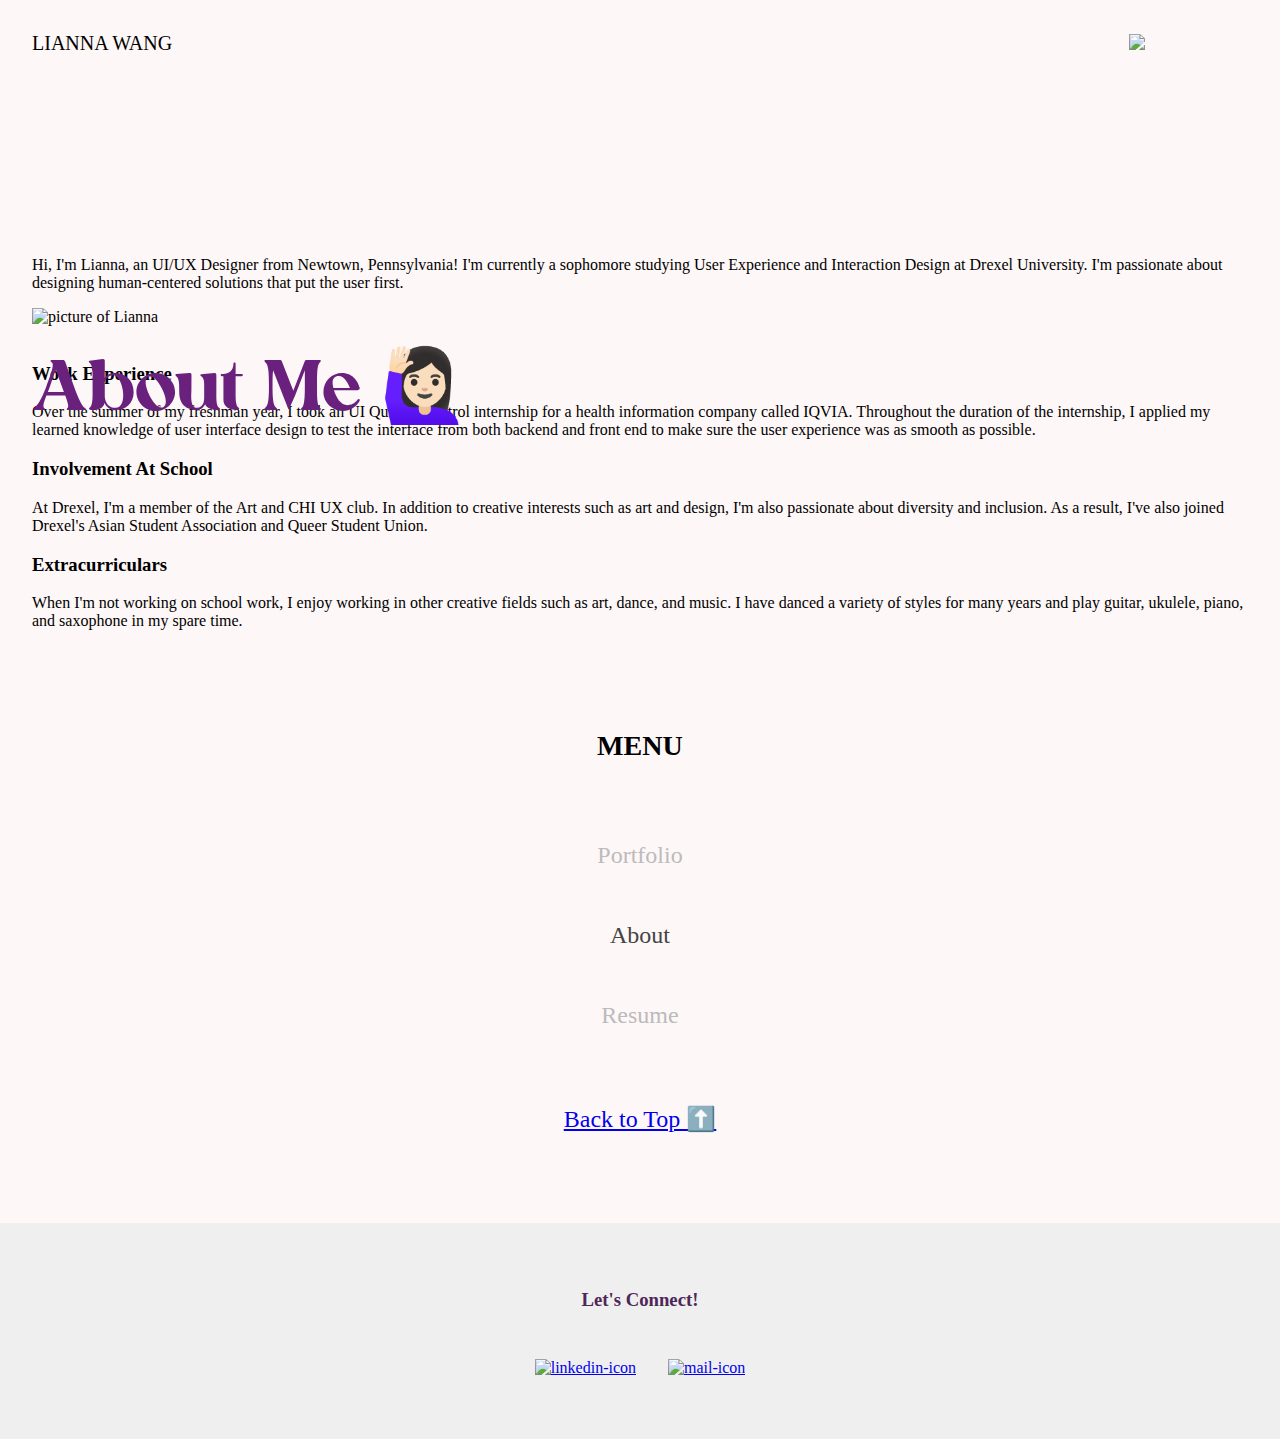
==== about.html @ d8410a16 "Fixed Hero Image" ====
<!DOCTYPE html>
<html>
  <head>
    <meta charset='utf-8'>
    <meta http-equiv='X-UA-Compatible' content='IE=edge'>
    <title>About Me</title>
    <meta name='viewport' content='width=device-width, initial-scale=1'>
    <link rel= "stylesheet" href="style.css"/>
    <link rel= "normalize" href="normalize.css"/>
    <script src='main.js'></script>
  </head>
  
  <body>
    <!--Nav Bar- Goes to Bottom for Real Navigation-->
    <header>
      <div class="navbar">
        <a href="index.html"><p class="logo">LIANNA WANG</p></a>
        <nav>
          <a href="#navigation"><img src="pictures/menu.png" class="menu-icon" alt="menu-icon"></a>
        </nav>
      </div>
    </header>
    
    <!--class "text" lets all article text have padding for convenience-->
    <main class="text">
      <h1>About Me 🙋🏻‍♀️</h1>
      <p>Hi, I'm Lianna, an UI/UX Designer from Newtown, Pennsylvania! I'm currently a sophomore studying User Experience and Interaction Design at Drexel University. I'm passionate about designing human-centered solutions that put the user first.</p>
      
      <img src="pictures/me.png" class="work" alt="picture of Lianna">
      
      <h3>Work Experience</h3>
      <p>Over the summer of my freshman year, I took an UI Quality Control internship for a health information company called IQVIA. Throughout the duration of the internship, I applied my learned knowledge of user interface design to test the interface from both backend and front end to make sure the user experience was as smooth as possible.</p>
      
      <h3>Involvement At School</h3>
      <p> At Drexel, I'm a member of the Art and CHI UX club. In addition to creative interests such as art and design, I'm also passionate about diversity and inclusion. As a result, I've also joined Drexel's Asian Student Association and Queer Student Union.</p>
      
      <h3>Extracurriculars</h3>
      <p>When I'm not working on school work, I enjoy working in other creative fields such as art, dance, and music. I have danced a variety of styles for many years and play guitar, ukulele, piano, and saxophone in my spare time. </p>
    </main>

    <!--Navigation- Switch to Hamburger next class-->
    <nav id="navigation">
      <h3>MENU</h3>
      <ul>
        <li><a href="index.html">Portfolio</a></li>
        <li><a href="about.html" class="active">About</a></li>
        <li><a href="resume.html">Resume</a></li>
      </ul>
      <p><a href="#top" >Back to Top ⬆️</a></p>
    </nav>
    
    <footer>
      <h3 class="contact">Let's Connect!</h3>
      <a href="https://www.linkedin.com/in/lianna-wang-20b5b3206"><img src="pictures/linkedin.png" alt="linkedin-icon"></a>
      <a href = "mailto: lmw364@drexel.edu"><img src="pictures/mail icon purp.png" alt="mail-icon"></a>
    </footer>
  </body>
</html>
---- style.css ----
* {
  box-sizing: border-box;
}


/*.vl {
    border-left: 6px solid #6A217D;
  height: 500px;
  position: absolute;
  left: 50%;
  margin-left: -3px;
  top: 0;
}*/


body{
    background-color:#FEF7F7;
    margin:0;
    padding:0;
}
@font-face {
    font-family: 'Allenoire';
    src: url('fonts/Allenoire\ Font.otf');}

.hero {
    position: relative;
    
}

.hero-overlay {
 text-align: center;
 position: absolute;
 z-index: 0;
 width: 100%;

}
h1 {
    font-family: Allenoire, Georgia, 'Times New Roman', Times, serif;
   font-size: 5.6vw;
   transform: translateY(17.5vw);
   color: #6A217D;
   font-weight: 100;
 }
 h2{
    font-family: Allenoire, Georgia, 'Times New Roman', Times, serif;
    font-size: 4.4vw;
    color: #6A217D;
    font-weight: 75;
 }
.hero-image {
 display: block;
 z-index:-1;
 margin-left: auto;
 margin-right: auto;
 width: 100%;
}




/* POSITIONING */
header{
  position:relative;
}

.intro {
  padding: 0rem 2rem 1.5rem;
  width:100%;
}

li{
  display: list-item;
}

h3.contact{
  padding-bottom: 14px;
}


/* NAV BAR */

nav {
  flex: 1;
  text-align:center;
  width:100%;
  font-family: Sporting, Georgia, 'Times New Roman', Times, serif;
  font-size: 1.5rem;
  line-height: 5rem;
}

nav ul {
  list-style-type:none;
  margin-left: -40px;
}
  
nav ul li {
  display: inline-block;
  /*margin-right: 1.875rem;*/
  text-decoration: none;
  width:100%
}
  
nav ul li a {
  color: #bbb;
  font-weight: normal;
  text-decoration: none;
  width:100%;
}
  
nav ul li a:hover,
nav ul li a.active {
  color: #444;
}

.navbar {
  width:100%;
  display:flex;
  margin: 0rem auto;
  padding: 2rem 2rem 1rem;
}

#navigation {
  padding-bottom: 40px;
}

p.logo {
  margin: 0rem;
  font-size: 20px;
  padding:0rem;
  font-family: Sporting, Georgia, 'Times New Roman', Times, serif;
  color: black;
}
.navbar a{
  text-decoration: none;
}

.menu-icon{
  margin-top: 2px;
  height: 1.18rem;
  float:right;
}

/* WORK */
h1.work{
  padding-bottom: 1.25rem;
}

.work{
  text-align: center;
  width:100%;
}

.work p{
  padding-bottom: 2.5rem;
  width:100%;
  margin:0rem auto;
}

.work img{
  max-width: 19rem;
  max-height: 19rem;
  display: block;
  margin: 0rem auto;
  padding-bottom: 1.25rem;
  width:100%;
}

.work h3{
  padding-bottom: .1rem;
  width: 100%;
}


.work a {
  color:black;
  text-decoration: none;
}

.work a:visited { 
  text-decoration: none; 
  color: black; 
 }


/* INNER PAGES */
main.text{
  padding:0rem 2rem 2rem; 
}

.text ul li{
  font-family: Moderat, Georgia, serif;
  font-size: 1.125rem;
  line-height: 2rem;
  width:100%;
}

.text img{
  padding-bottom: 1.125rem;
}

/* FOOTER */
footer{
  text-align: center;
  width:100%;
  background-color: #EFEFEF;
  padding-top: 48px;
  padding-bottom: 48px;
  color: #4e2759;
}

footer img{
  height: 4.06rem;
  padding: .875rem;
  padding-top: .93rem;
}
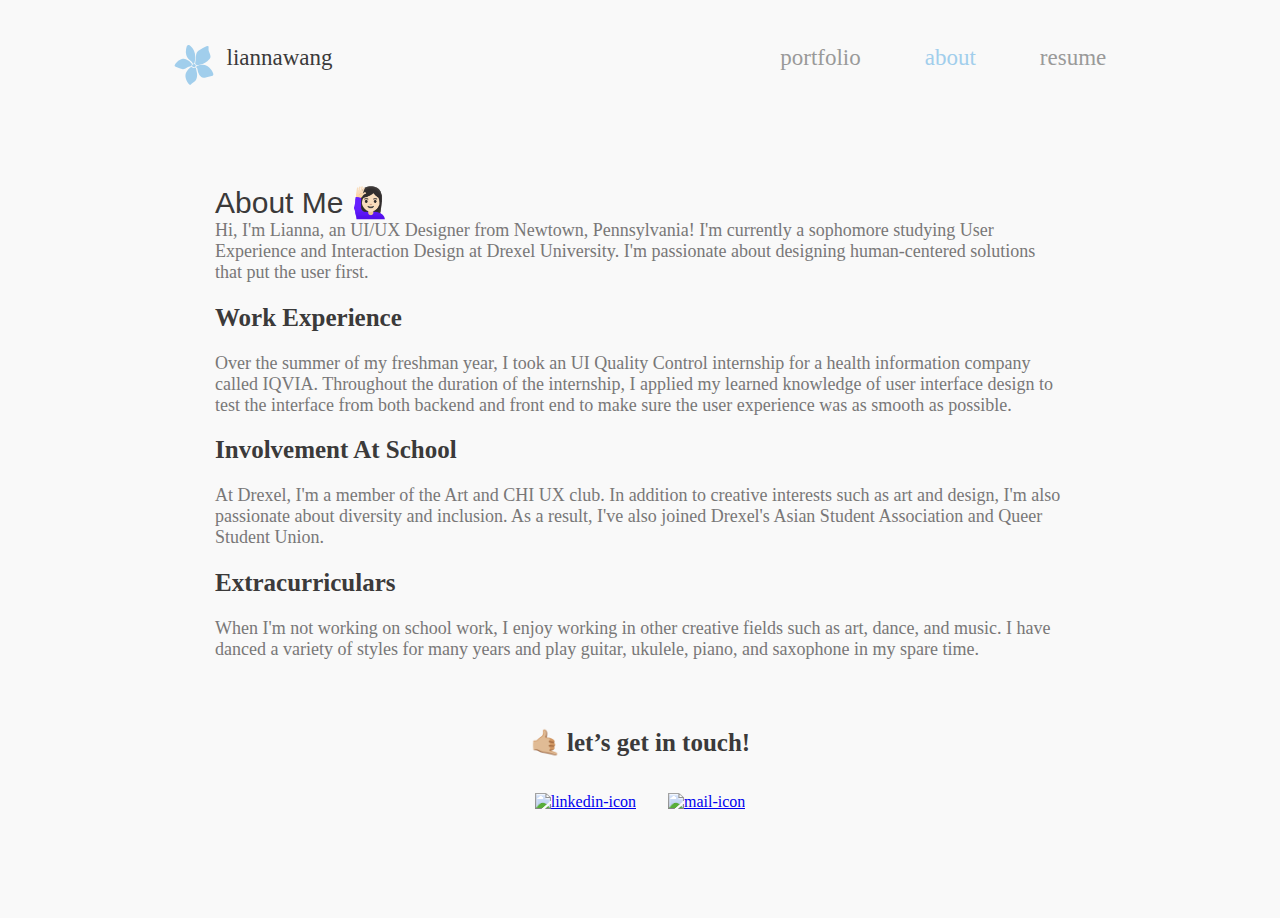
==== commit 283c3f6c: "added pictures and inner page format" ====
--- a/about.html
+++ b/about.html
@@ -7,52 +7,46 @@
     <meta name='viewport' content='width=device-width, initial-scale=1'>
     <link rel= "stylesheet" href="style.css"/>
     <link rel= "normalize" href="normalize.css"/>
-    <script src='main.js'></script>
+    <script src="https://ajax.googleapis.com/ajax/libs/jquery/3.5.1/jquery.min.js"></script>
+    <link rel="stylesheet" href="https://cdnjs.cloudflare.com/ajax/libs/font-awesome/4.7.0/css/font-awesome.min.css">
   </head>
   
   <body>
-    <!--Nav Bar- Goes to Bottom for Real Navigation-->
-    <header>
-      <div class="navbar">
-        <a href="index.html"><p class="logo">LIANNA WANG</p></a>
-        <nav>
-          <a href="#navigation"><img src="pictures/menu.png" class="menu-icon" alt="menu-icon"></a>
-        </nav>
-      </div>
-    </header>
+    <nav id="nav" class="nav">
+      <img src="pictures/menu.png" class="icon" onclick="menuClick()">
+        <a href="index.html" class="logo">
+          <svg xmlns="http://www.w3.org/2000/svg" class="blue" viewBox="0 0 100.29 103.47"><defs></defs><g id="Layer_2" data-name="Layer 2"><g id="Layer_1-2" data-name="Layer 1"><path class="cls-1" d="M88,6.5c-.1,1.12-.22,2.24-.31,3.36-.25,3.48.82,6.65,2.14,9.81a50.81,50.81,0,0,1,2.77,8c.83,3.57-.44,6.71-2.87,9.41-6.59,7.33-14.55,12.2-24.39,13.79-2.22.36-4.39,1-6.58,1.54-1.57.38-2.18.08-3-1.35a5.43,5.43,0,0,0-1.36-1.64,3,3,0,0,1-1.19-3.15c.34-2.12.84-4.23,1.06-6.36.42-3.9.7-7.82,1-11.73a21.09,21.09,0,0,1,2-8A14,14,0,0,1,61.5,15,113,113,0,0,1,82.19,3.18a10.15,10.15,0,0,1,3.38-.65c1.53-.08,2.19.61,2.3,2.12,0,.61,0,1.23,0,1.84Z"/><path class="cls-1" d="M71.27,51.35c9.77-.13,17.12,4.38,22.87,11.92A38.24,38.24,0,0,1,99.6,73c1.58,4.21.49,6.08-3.84,7.1C90.61,81.27,85.52,82.69,80.4,84c-1.36.34-2.75.52-4.12.79a8.76,8.76,0,0,1-7.27-2,23.46,23.46,0,0,1-8-11.89,75.91,75.91,0,0,1-1.8-7.76c-.41-2-1-3.81-3-4.88A1.6,1.6,0,0,1,55.94,56,6.24,6.24,0,0,1,58.23,54,33.37,33.37,0,0,1,71.27,51.35Z"/><path class="cls-1" d="M58.2,77.14c0,5.71-.78,10.54-4,14.62a21.8,21.8,0,0,1-3.53,3.39c-2.23,1.8-4.58,3.46-6.83,5.23a13.78,13.78,0,0,0-2,2.06c-.85,1-1.83,1.38-3,.63a10.86,10.86,0,0,1-2.79-2.52c-3.84-5.29-7.1-10.82-7.88-17.53C27.7,78.14,28.19,73.6,31,69.4c2.54-3.8,5.19-7.47,8.82-10.31a26.82,26.82,0,0,1,3.23-1.94,1.49,1.49,0,0,1,1.71.15,19.78,19.78,0,0,0,2.56,1.51,4.58,4.58,0,0,0,3.85.09,7.71,7.71,0,0,1,2.95-.37c.37,0,.93.65,1,1.08.93,4.27,1.84,8.54,2.63,12.83A41.26,41.26,0,0,1,58.2,77.14Z"/><path class="cls-1" d="M45.2,49.65c-1.71,1.37-1.4,3.23-1.46,5.09a14,14,0,0,1-1.81.17,11.6,11.6,0,0,0-5.74,1.66c-2.63,1.38-5.29,2.7-7.88,4.14a14.74,14.74,0,0,1-11.72,1A68.45,68.45,0,0,1,9.33,59C7.1,58.06,5,56.94,2.72,56c-3-1.26-3.3-2-2-5a21.42,21.42,0,0,1,5.49-7.2c4.28-3.91,9.06-6.9,14.86-8a13.54,13.54,0,0,1,8,.74A34.44,34.44,0,0,1,44.42,48.49C44.68,48.85,44.91,49.22,45.2,49.65Z"/><path class="cls-1" d="M53.47,31a75.37,75.37,0,0,1-1.71,13.75c-.1.4-.23.79-.36,1.17-.72,2.06-1.49,2.64-3.65,2.49a2,2,0,0,1-1.38-1c-1.36-3.35-3.92-5.58-6.66-7.75A27,27,0,0,1,29.22,20.1,41.32,41.32,0,0,1,31.09,4.84C31.72,2.7,32.8.91,35.19.25a3.91,3.91,0,0,1,3.44.3,19.68,19.68,0,0,1,3,2.41C47,8.29,51,14.42,52.39,21.94,53,24.91,53.12,28,53.47,31Z"/><path class="cls-1" d="M50,49.27c.24,0,.47,0,.71.08,2.51.41,4.25,2.22,4.06,4.22a4.53,4.53,0,0,1-5,3.73,6.84,6.84,0,0,1-2.62-.73,3.56,3.56,0,0,1-.34-6.27,16.26,16.26,0,0,1,3.07-1.23Z"/></g></g></svg>
+          liannawang
+         </a>
+      
+       <div class="nav-right">
+           <a href="index.html" >portfolio</a>
+           <a href="about.html"class="blue active" >about</a>
+           <a href="resume.html">resume</a> 
+     </nav>
     
     <!--class "text" lets all article text have padding for convenience-->
     <main class="text">
       <h1>About Me 🙋🏻‍♀️</h1>
       <p>Hi, I'm Lianna, an UI/UX Designer from Newtown, Pennsylvania! I'm currently a sophomore studying User Experience and Interaction Design at Drexel University. I'm passionate about designing human-centered solutions that put the user first.</p>
       
-      <img src="pictures/me.png" class="work" alt="picture of Lianna">
+      <!-- <img src="pictures/me.png" class="work" alt="picture of Lianna"> -->
       
-      <h3>Work Experience</h3>
+      <h2>Work Experience</h2>
       <p>Over the summer of my freshman year, I took an UI Quality Control internship for a health information company called IQVIA. Throughout the duration of the internship, I applied my learned knowledge of user interface design to test the interface from both backend and front end to make sure the user experience was as smooth as possible.</p>
       
-      <h3>Involvement At School</h3>
+      <h2>Involvement At School</h2>
       <p> At Drexel, I'm a member of the Art and CHI UX club. In addition to creative interests such as art and design, I'm also passionate about diversity and inclusion. As a result, I've also joined Drexel's Asian Student Association and Queer Student Union.</p>
       
-      <h3>Extracurriculars</h3>
+      <h2>Extracurriculars</h2>
       <p>When I'm not working on school work, I enjoy working in other creative fields such as art, dance, and music. I have danced a variety of styles for many years and play guitar, ukulele, piano, and saxophone in my spare time. </p>
     </main>
-
-    <!--Navigation- Switch to Hamburger next class-->
-    <nav id="navigation">
-      <h3>MENU</h3>
-      <ul>
-        <li><a href="index.html">Portfolio</a></li>
-        <li><a href="about.html" class="active">About</a></li>
-        <li><a href="resume.html">Resume</a></li>
-      </ul>
-      <p><a href="#top" >Back to Top ⬆️</a></p>
-    </nav>
     
     <footer>
-      <h3 class="contact">Let's Connect!</h3>
+      <h2 class="contact">🤙🏼  let’s get in touch!</h2>
       <a href="https://www.linkedin.com/in/lianna-wang-20b5b3206"><img src="pictures/linkedin.png" alt="linkedin-icon"></a>
       <a href = "mailto: lmw364@drexel.edu"><img src="pictures/mail icon purp.png" alt="mail-icon"></a>
     </footer>
+    <script src="script.js"></script>
   </body>
 </html>
--- a/style.css
+++ b/style.css
@@ -1,144 +1,73 @@
 * {
-  box-sizing: border-box;
-}
-
-
-/*.vl {
-    border-left: 6px solid #6A217D;
-  height: 500px;
-  position: absolute;
-  left: 50%;
-  margin-left: -3px;
-  top: 0;
-}*/
-
-
-body{
-    background-color:#FEF7F7;
-    margin:0;
-    padding:0;
-}
+    box-sizing: border-box;
+  }
+  
+  
+  
+  body{
+    background-color: #f9f9f9;
+      /* background-color: #f8f8f8; */
+      margin:0px;
+      padding: 45px 11.7vw;
+      /* text-align: center; */
+      
+  }
 @font-face {
-    font-family: 'Allenoire';
-    src: url('fonts/Allenoire\ Font.otf');}
-
-.hero {
-    position: relative;
-    
-}
-
-.hero-overlay {
- text-align: center;
- position: absolute;
- z-index: 0;
- width: 100%;
-
-}
+  font-family: 'PoppinsBold';
+  src: url('fonts/Poppins-Bold.ttf');}
+
+@font-face {
+  font-family: 'PoppinsMedium';
+  src: url('fonts/Poppins-Medium.ttf');}
+
+@font-face {
+  font-family: 'Poppins';
+  src: url('fonts/Poppins-Regular.ttf');}
+@font-face {
+  font-family: 'PoppinsSemiBold';
+  src: url('fonts/Poppins-SemiBold.ttf');}
+
+  .mobile-break{
+    display: none;
+  }
+
+
 h1 {
-    font-family: Allenoire, Georgia, 'Times New Roman', Times, serif;
-   font-size: 5.6vw;
-   transform: translateY(17.5vw);
-   color: #6A217D;
-   font-weight: 100;
- }
- h2{
-    font-family: Allenoire, Georgia, 'Times New Roman', Times, serif;
-    font-size: 4.4vw;
-    color: #6A217D;
-    font-weight: 75;
- }
-.hero-image {
- display: block;
- z-index:-1;
- margin-left: auto;
- margin-right: auto;
- width: 100%;
-}
-
-
-
-
-/* POSITIONING */
-header{
-  position:relative;
-}
-
-.intro {
-  padding: 0rem 2rem 1.5rem;
-  width:100%;
-}
-
-li{
-  display: list-item;
-}
-
-h3.contact{
-  padding-bottom: 14px;
-}
-
-
-/* NAV BAR */
-
-nav {
-  flex: 1;
-  text-align:center;
-  width:100%;
-  font-family: Sporting, Georgia, 'Times New Roman', Times, serif;
-  font-size: 1.5rem;
-  line-height: 5rem;
-}
-
-nav ul {
-  list-style-type:none;
-  margin-left: -40px;
-}
-  
-nav ul li {
-  display: inline-block;
-  /*margin-right: 1.875rem;*/
-  text-decoration: none;
-  width:100%
-}
-  
-nav ul li a {
-  color: #bbb;
-  font-weight: normal;
-  text-decoration: none;
-  width:100%;
-}
-  
-nav ul li a:hover,
-nav ul li a.active {
-  color: #444;
-}
-
-.navbar {
-  width:100%;
-  display:flex;
-  margin: 0rem auto;
-  padding: 2rem 2rem 1rem;
-}
-
-#navigation {
-  padding-bottom: 40px;
-}
-
-p.logo {
-  margin: 0rem;
-  font-size: 20px;
-  padding:0rem;
-  font-family: Sporting, Georgia, 'Times New Roman', Times, serif;
-  color: black;
-}
-.navbar a{
-  text-decoration: none;
-}
-
-.menu-icon{
-  margin-top: 2px;
-  height: 1.18rem;
-  float:right;
-}
+    font-family: PoppinsBold, Arial, Helvetica, sans-serif;
+    font-size: 30px;
+    color: #3B3A3A;
+    font-weight: 100;
+    margin: 0px;
+  }
+
+
+
+  
+  h2{
+    font-family: PoppinsSemiBold;
+    font-size: 25px;
+    color: #3B3A3A;
+  }
+
+
+.nav-right a {
+  font-family: PoppinsMedium;
+  color: #9A9A99;
+  padding-left:32px;
+}
+
+.nav-right a:not(:last-child) {padding: 0px 32px;}
+
+
+
+
+
+
+
+
+
+
+
 
 /* WORK */
 h1.work{
@@ -157,16 +86,15 @@
 }
 
 .work img{
-  max-width: 19rem;
-  max-height: 19rem;
+  max-width: 500px;
   display: block;
   margin: 0rem auto;
-  padding-bottom: 1.25rem;
-  width:100%;
+  width:100%;
+  -webkit-filter: drop-shadow( 0px 5px 5px rgba(0, 0, 0, 0.05));
+  filter: drop-shadow( 0px 5px 5px  rgba(0, 0, 0, 0.05)) 
 }
 
 .work h3{
-  padding-bottom: .1rem;
   width: 100%;
 }
 
@@ -179,22 +107,28 @@
 .work a:visited { 
   text-decoration: none; 
   color: black; 
- }
+  }
 
 
 /* INNER PAGES */
 main.text{
-  padding:0rem 2rem 2rem; 
+  /* padding:100px 240px 0rem 0rem;  */
+  margin: auto 2rem;
+  margin: 0 auto;
+  margin-top:100px;
+  max-width: 850px;
+  /* margin-left:200px; */
 }
 
 .text ul li{
-  font-family: Moderat, Georgia, serif;
+  font-family: Poppins, Georgia, serif;
   font-size: 1.125rem;
   line-height: 2rem;
   width:100%;
 }
 
 .text img{
+  /* width: 100px; */
   padding-bottom: 1.125rem;
 }
 
@@ -202,7 +136,6 @@
 footer{
   text-align: center;
   width:100%;
-  background-color: #EFEFEF;
   padding-top: 48px;
   padding-bottom: 48px;
   color: #4e2759;
@@ -214,12 +147,242 @@
   padding-top: .93rem;
 }
 
-
-
-
-
-
-
-
-
-
+nav {
+  overflow: hidden;
+  padding: 0px 24px;
+}
+
+nav a {
+  float: left;
+  display: block;
+  color: #9A9A99;
+  text-align: center;
+  text-decoration: none;
+  font-size: 23px;
+  align-items: center;
+}
+
+
+
+nav a.active {font-family: PoppinsBold;}
+
+nav a.blue{color: #A1CEEC;}
+nav a.purple{color: #B0B0E7;}
+nav a.green{color: #CFD248;}
+nav a.pink{color: #E4B4DC;}
+
+nav a:hover {color: #7B61FF;}
+svg.blue{fill: #A1CEEC;}
+svg.purple{fill: #B0B0E7;}
+svg.green{fill: #CFD248;}
+svg.pink{fill: #E4B4DC;}
+
+svg{
+  width: 40px;
+  height: 40px;
+  float: left;
+  /* fill: #B0B0E7; */
+  margin-right:.8rem;
+}
+
+
+
+nav .icon {
+  display: none;
+}
+
+
+.nav-right {
+    float: right;
+}
+p{
+    font-family: 'Poppins';
+    color: #787777;
+}
+
+h3{
+    font-family: 'PoppinsSemiBold';
+    color: #3B3A3A;
+    font-size: 25px;
+}
+
+a.logo{
+  font-family: PoppinsBold;
+  color: #3B3A3A;
+}
+.intro {
+  display: flex;
+  flex-direction: row;
+  justify-content: center;
+  align-content: center;
+  margin:100px auto;
+}
+
+.intro p{
+  line-height: 32px;
+  margin-top:5px;
+  font-size: 20px;
+}
+
+.intro h1{
+  white-space: nowrap;
+}
+
+.profilepic {
+  display: flex;
+  width: 200px;
+  align-items: center;
+  margin:auto;
+}
+
+.intro .text {
+  margin: auto 2rem;
+  max-width: 506px;
+}
+
+p{
+  font-size: 18px;
+  margin: 0px;
+}
+.img {
+  margin: auto 6.5vw;
+}
+
+/* media queries */
+@media screen and (max-width: 863px) {
+  body{
+    padding: 45px 3.8vw;  
+  }
+  nav {
+    overflow: hidden;
+    padding: 0px 15px;
+  }
+  .intro {
+    display: block;
+    margin:80px auto;
+    max-width: 625px;
+    text-align: center;
+  }
+  .intro img {
+    width:180px;
+    margin-bottom: 45px;
+  }
+  .intro p{
+    font-size: 18px;
+    margin-top: 10px;
+    margin-left: auto;
+    margin-right: auto;
+  }
+  .intro .text {
+    margin: auto;
+    max-width: 506px;
+  }
+  .nav-right a {
+    padding-left:16px;
+  }
+  
+  .nav-right a:not(:last-child) {padding: 0px 16px;}
+  
+  
+}
+
+
+@media screen and (max-width: 645px) {
+  /* nav a:first-child {display: none;} */
+  .nav-right a {
+    display: none;
+  }
+  nav .icon {
+    height:20px;
+    float: right;
+    display: block;
+    margin: 5px 0px;
+  }
+  nav.responsive {position: relative;}
+  nav.responsive .icon {
+    position: absolute;
+    right: 0;
+    top: 0;
+    padding: 0px 15px;
+  }
+  nav.responsive a {
+    float: none;
+    display: block;
+    text-align: right;
+  }
+  nav.responsive a.logo{
+    text-align: left;
+  }
+  h1{
+    font-size: 28px;
+    /* font-size: 4.3vw; */
+  }
+
+  .intro .text{
+    max-width: 444px;
+  }
+  /* h2{
+    font-size: 28px;
+}
+.intro p{
+  font-size: 22px;
+} */
+
+
+
+
+.nav-right a {padding: 20px 0px 0px 0px;}
+.nav-right a:not(:last-child) {padding: 20px 0px 0px 0px;}
+}
+
+
+@media screen and (max-width: 480px) {
+  /* nav a:first-child {display: none;} */
+  .nav-right a {
+    display: none;
+  }
+  nav .icon {
+    height:20px;
+    float: right;
+    display: block;
+    margin: 5px 0px;
+  }
+  nav.responsive {position: relative;}
+  nav.responsive .icon {
+    position: absolute;
+    right: 0;
+    top: 0;
+    padding: 0px 15px;
+  }
+  nav.responsive a {
+    float: none;
+    display: block;
+    text-align: right;
+  }
+  nav.responsive a.logo{
+    text-align: left;
+  }
+  h1{
+    font-size: 26px;
+  }
+  h2{
+    font-size: 22px;
+}
+ .intro p{
+  font-size: 16px;
+} 
+
+.mobile-break{
+  display: block;
+}
+.intro .text{
+  max-width: 295px;
+}
+
+.nav-right a {padding: 20px 0px 0px 0px;}
+.nav-right a:not(:last-child) {padding: 20px 0px 0px 0px;}
+
+
+  
+}
+
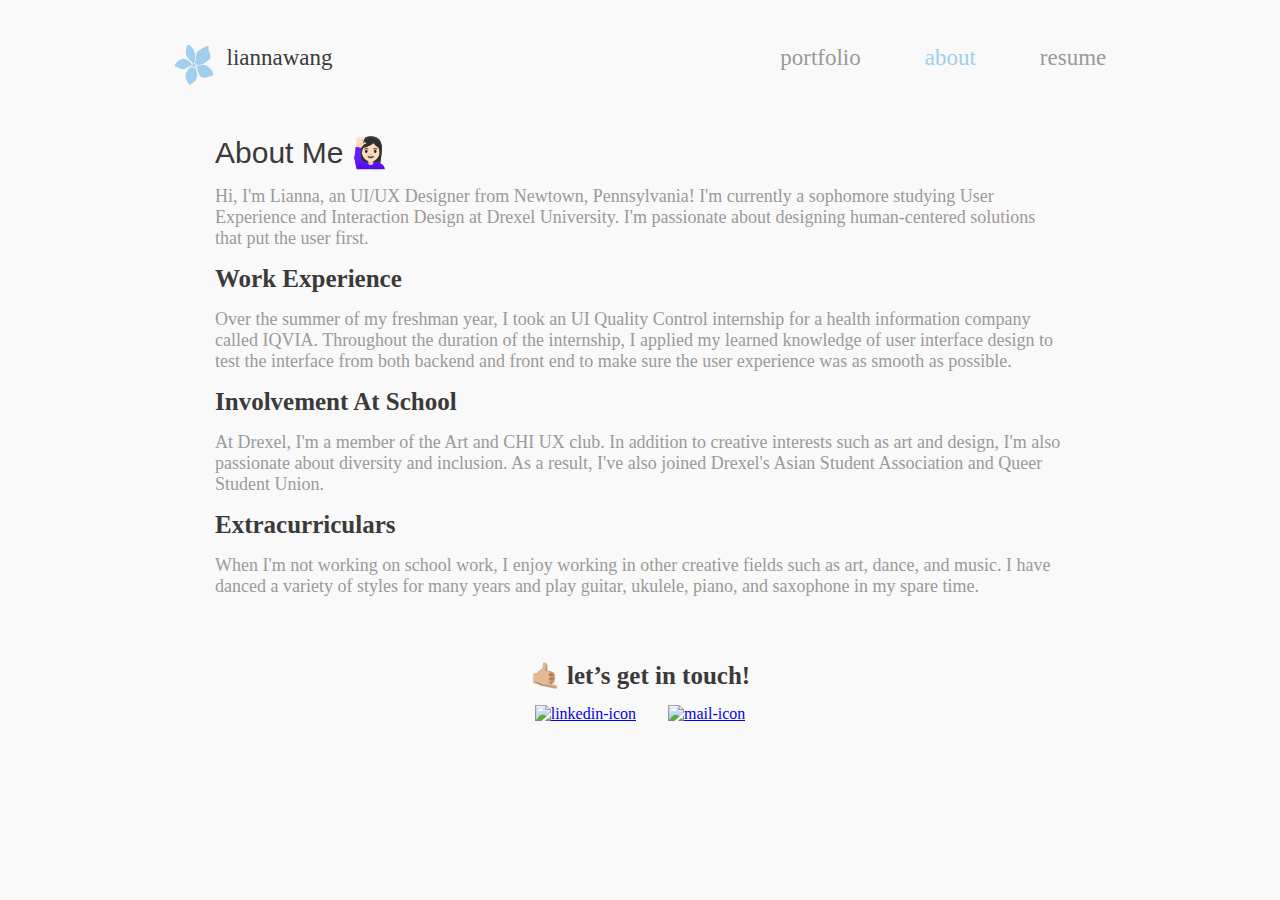
==== commit b78b501d: "implement BEM" ====
--- a/about.html
+++ b/about.html
@@ -13,39 +13,36 @@
   
   <body>
     <nav id="nav" class="nav">
-      <img src="pictures/menu.png" class="icon" onclick="menuClick()">
-        <a href="index.html" class="logo">
-          <svg xmlns="http://www.w3.org/2000/svg" class="blue" viewBox="0 0 100.29 103.47"><defs></defs><g id="Layer_2" data-name="Layer 2"><g id="Layer_1-2" data-name="Layer 1"><path class="cls-1" d="M88,6.5c-.1,1.12-.22,2.24-.31,3.36-.25,3.48.82,6.65,2.14,9.81a50.81,50.81,0,0,1,2.77,8c.83,3.57-.44,6.71-2.87,9.41-6.59,7.33-14.55,12.2-24.39,13.79-2.22.36-4.39,1-6.58,1.54-1.57.38-2.18.08-3-1.35a5.43,5.43,0,0,0-1.36-1.64,3,3,0,0,1-1.19-3.15c.34-2.12.84-4.23,1.06-6.36.42-3.9.7-7.82,1-11.73a21.09,21.09,0,0,1,2-8A14,14,0,0,1,61.5,15,113,113,0,0,1,82.19,3.18a10.15,10.15,0,0,1,3.38-.65c1.53-.08,2.19.61,2.3,2.12,0,.61,0,1.23,0,1.84Z"/><path class="cls-1" d="M71.27,51.35c9.77-.13,17.12,4.38,22.87,11.92A38.24,38.24,0,0,1,99.6,73c1.58,4.21.49,6.08-3.84,7.1C90.61,81.27,85.52,82.69,80.4,84c-1.36.34-2.75.52-4.12.79a8.76,8.76,0,0,1-7.27-2,23.46,23.46,0,0,1-8-11.89,75.91,75.91,0,0,1-1.8-7.76c-.41-2-1-3.81-3-4.88A1.6,1.6,0,0,1,55.94,56,6.24,6.24,0,0,1,58.23,54,33.37,33.37,0,0,1,71.27,51.35Z"/><path class="cls-1" d="M58.2,77.14c0,5.71-.78,10.54-4,14.62a21.8,21.8,0,0,1-3.53,3.39c-2.23,1.8-4.58,3.46-6.83,5.23a13.78,13.78,0,0,0-2,2.06c-.85,1-1.83,1.38-3,.63a10.86,10.86,0,0,1-2.79-2.52c-3.84-5.29-7.1-10.82-7.88-17.53C27.7,78.14,28.19,73.6,31,69.4c2.54-3.8,5.19-7.47,8.82-10.31a26.82,26.82,0,0,1,3.23-1.94,1.49,1.49,0,0,1,1.71.15,19.78,19.78,0,0,0,2.56,1.51,4.58,4.58,0,0,0,3.85.09,7.71,7.71,0,0,1,2.95-.37c.37,0,.93.65,1,1.08.93,4.27,1.84,8.54,2.63,12.83A41.26,41.26,0,0,1,58.2,77.14Z"/><path class="cls-1" d="M45.2,49.65c-1.71,1.37-1.4,3.23-1.46,5.09a14,14,0,0,1-1.81.17,11.6,11.6,0,0,0-5.74,1.66c-2.63,1.38-5.29,2.7-7.88,4.14a14.74,14.74,0,0,1-11.72,1A68.45,68.45,0,0,1,9.33,59C7.1,58.06,5,56.94,2.72,56c-3-1.26-3.3-2-2-5a21.42,21.42,0,0,1,5.49-7.2c4.28-3.91,9.06-6.9,14.86-8a13.54,13.54,0,0,1,8,.74A34.44,34.44,0,0,1,44.42,48.49C44.68,48.85,44.91,49.22,45.2,49.65Z"/><path class="cls-1" d="M53.47,31a75.37,75.37,0,0,1-1.71,13.75c-.1.4-.23.79-.36,1.17-.72,2.06-1.49,2.64-3.65,2.49a2,2,0,0,1-1.38-1c-1.36-3.35-3.92-5.58-6.66-7.75A27,27,0,0,1,29.22,20.1,41.32,41.32,0,0,1,31.09,4.84C31.72,2.7,32.8.91,35.19.25a3.91,3.91,0,0,1,3.44.3,19.68,19.68,0,0,1,3,2.41C47,8.29,51,14.42,52.39,21.94,53,24.91,53.12,28,53.47,31Z"/><path class="cls-1" d="M50,49.27c.24,0,.47,0,.71.08,2.51.41,4.25,2.22,4.06,4.22a4.53,4.53,0,0,1-5,3.73,6.84,6.84,0,0,1-2.62-.73,3.56,3.56,0,0,1-.34-6.27,16.26,16.26,0,0,1,3.07-1.23Z"/></g></g></svg>
-          liannawang
-         </a>
-      
-       <div class="nav-right">
-           <a href="index.html" >portfolio</a>
-           <a href="about.html"class="blue active" >about</a>
-           <a href="resume.html">resume</a> 
-     </nav>
-    
-    <!--class "text" lets all article text have padding for convenience-->
-    <main class="text">
-      <h1>About Me 🙋🏻‍♀️</h1>
-      <p>Hi, I'm Lianna, an UI/UX Designer from Newtown, Pennsylvania! I'm currently a sophomore studying User Experience and Interaction Design at Drexel University. I'm passionate about designing human-centered solutions that put the user first.</p>
-      
-      <!-- <img src="pictures/me.png" class="work" alt="picture of Lianna"> -->
-      
-      <h2>Work Experience</h2>
-      <p>Over the summer of my freshman year, I took an UI Quality Control internship for a health information company called IQVIA. Throughout the duration of the internship, I applied my learned knowledge of user interface design to test the interface from both backend and front end to make sure the user experience was as smooth as possible.</p>
-      
-      <h2>Involvement At School</h2>
-      <p> At Drexel, I'm a member of the Art and CHI UX club. In addition to creative interests such as art and design, I'm also passionate about diversity and inclusion. As a result, I've also joined Drexel's Asian Student Association and Queer Student Union.</p>
-      
-      <h2>Extracurriculars</h2>
-      <p>When I'm not working on school work, I enjoy working in other creative fields such as art, dance, and music. I have danced a variety of styles for many years and play guitar, ukulele, piano, and saxophone in my spare time. </p>
-    </main>
-    
-    <footer>
-      <h2 class="contact">🤙🏼  let’s get in touch!</h2>
-      <a href="https://www.linkedin.com/in/lianna-wang-20b5b3206"><img src="pictures/linkedin.png" alt="linkedin-icon"></a>
-      <a href = "mailto: lmw364@drexel.edu"><img src="pictures/mail icon purp.png" alt="mail-icon"></a>
+      <img src="pictures/menu.png" class="nav__icon" onclick="menuClick()">
+      <a href="index.html" class="logo">
+        <svg xmlns="http://www.w3.org/2000/svg" class="color--blue" viewBox="0 0 100.29 103.47"><defs></defs><g id="Layer_2" data-name="Layer 2"><g id="Layer_1-2" data-name="Layer 1"><path class="cls-1" d="M88,6.5c-.1,1.12-.22,2.24-.31,3.36-.25,3.48.82,6.65,2.14,9.81a50.81,50.81,0,0,1,2.77,8c.83,3.57-.44,6.71-2.87,9.41-6.59,7.33-14.55,12.2-24.39,13.79-2.22.36-4.39,1-6.58,1.54-1.57.38-2.18.08-3-1.35a5.43,5.43,0,0,0-1.36-1.64,3,3,0,0,1-1.19-3.15c.34-2.12.84-4.23,1.06-6.36.42-3.9.7-7.82,1-11.73a21.09,21.09,0,0,1,2-8A14,14,0,0,1,61.5,15,113,113,0,0,1,82.19,3.18a10.15,10.15,0,0,1,3.38-.65c1.53-.08,2.19.61,2.3,2.12,0,.61,0,1.23,0,1.84Z"/><path class="cls-1" d="M71.27,51.35c9.77-.13,17.12,4.38,22.87,11.92A38.24,38.24,0,0,1,99.6,73c1.58,4.21.49,6.08-3.84,7.1C90.61,81.27,85.52,82.69,80.4,84c-1.36.34-2.75.52-4.12.79a8.76,8.76,0,0,1-7.27-2,23.46,23.46,0,0,1-8-11.89,75.91,75.91,0,0,1-1.8-7.76c-.41-2-1-3.81-3-4.88A1.6,1.6,0,0,1,55.94,56,6.24,6.24,0,0,1,58.23,54,33.37,33.37,0,0,1,71.27,51.35Z"/><path class="cls-1" d="M58.2,77.14c0,5.71-.78,10.54-4,14.62a21.8,21.8,0,0,1-3.53,3.39c-2.23,1.8-4.58,3.46-6.83,5.23a13.78,13.78,0,0,0-2,2.06c-.85,1-1.83,1.38-3,.63a10.86,10.86,0,0,1-2.79-2.52c-3.84-5.29-7.1-10.82-7.88-17.53C27.7,78.14,28.19,73.6,31,69.4c2.54-3.8,5.19-7.47,8.82-10.31a26.82,26.82,0,0,1,3.23-1.94,1.49,1.49,0,0,1,1.71.15,19.78,19.78,0,0,0,2.56,1.51,4.58,4.58,0,0,0,3.85.09,7.71,7.71,0,0,1,2.95-.37c.37,0,.93.65,1,1.08.93,4.27,1.84,8.54,2.63,12.83A41.26,41.26,0,0,1,58.2,77.14Z"/><path class="cls-1" d="M45.2,49.65c-1.71,1.37-1.4,3.23-1.46,5.09a14,14,0,0,1-1.81.17,11.6,11.6,0,0,0-5.74,1.66c-2.63,1.38-5.29,2.7-7.88,4.14a14.74,14.74,0,0,1-11.72,1A68.45,68.45,0,0,1,9.33,59C7.1,58.06,5,56.94,2.72,56c-3-1.26-3.3-2-2-5a21.42,21.42,0,0,1,5.49-7.2c4.28-3.91,9.06-6.9,14.86-8a13.54,13.54,0,0,1,8,.74A34.44,34.44,0,0,1,44.42,48.49C44.68,48.85,44.91,49.22,45.2,49.65Z"/><path class="cls-1" d="M53.47,31a75.37,75.37,0,0,1-1.71,13.75c-.1.4-.23.79-.36,1.17-.72,2.06-1.49,2.64-3.65,2.49a2,2,0,0,1-1.38-1c-1.36-3.35-3.92-5.58-6.66-7.75A27,27,0,0,1,29.22,20.1,41.32,41.32,0,0,1,31.09,4.84C31.72,2.7,32.8.91,35.19.25a3.91,3.91,0,0,1,3.44.3,19.68,19.68,0,0,1,3,2.41C47,8.29,51,14.42,52.39,21.94,53,24.91,53.12,28,53.47,31Z"/><path class="cls-1" d="M50,49.27c.24,0,.47,0,.71.08,2.51.41,4.25,2.22,4.06,4.22a4.53,4.53,0,0,1-5,3.73,6.84,6.84,0,0,1-2.62-.73,3.56,3.56,0,0,1-.34-6.27,16.26,16.26,0,0,1,3.07-1.23Z"/></g></g></svg>
+        liannawang
+      </a>
+      <div class="nav-right">
+          <a href="index.html" >portfolio</a>
+          <a href="about.html"class="color--blue active" >about</a>
+          <a href="resume.html">resume</a>
+      </div>
+    </nav>
+    <div class="text__wrapper">
+      <main class="innerpage">
+        <h1 class="innerpage__heading">About Me 🙋🏻‍♀️</h1>
+        <p class="innerpage__text">Hi, I'm Lianna, an UI/UX Designer from Newtown, Pennsylvania! I'm currently a sophomore studying User Experience and Interaction Design at Drexel University. I'm passionate about designing human-centered solutions that put the user first.</p>
+        
+        <h2 class="innerpage__subheading">Work Experience</h2>
+        <p class="innerpage__text">Over the summer of my freshman year, I took an UI Quality Control internship for a health information company called IQVIA. Throughout the duration of the internship, I applied my learned knowledge of user interface design to test the interface from both backend and front end to make sure the user experience was as smooth as possible.</p>
+        
+        <h2 class="innerpage__subheading">Involvement At School</h2>
+        <p class="innerpage__text"> At Drexel, I'm a member of the Art and CHI UX club. In addition to creative interests such as art and design, I'm also passionate about diversity and inclusion. As a result, I've also joined Drexel's Asian Student Association and Queer Student Union.</p>
+        
+        <h2 class="innerpage__subheading">Extracurriculars</h2>
+        <p class="innerpage__text">When I'm not working on school work, I enjoy working in other creative fields such as art, dance, and music. I have danced a variety of styles for many years and play guitar, ukulele, piano, and saxophone in my spare time. </p>
+      </main>
+    </div>
+    <footer class="footer">
+      <h2 class="footer_header">🤙🏼  let’s get in touch!</h2>
+      <a href="https://www.linkedin.com/in/lianna-wang-20b5b3206"><img src="pictures/linkedin.png" class= "footer__icon" alt="linkedin-icon"></a>
+      <a href = "mailto: lmw364@drexel.edu"><img src="pictures/mail icon purp.png" class= "footer__icon" alt="mail-icon"></a>
     </footer>
     <script src="script.js"></script>
   </body>
--- a/style.css
+++ b/style.css
@@ -1,17 +1,14 @@
 * {
     box-sizing: border-box;
-  }
-  
-  
-  
-  body{
-    background-color: #f9f9f9;
-      /* background-color: #f8f8f8; */
-      margin:0px;
-      padding: 45px 11.7vw;
-      /* text-align: center; */
-      
-  }
+    margin: 0;
+    padding: 0;
+}
+
+html{
+  scroll-behavior: smooth;
+}
+
+/* FONT SOURCES */
 @font-face {
   font-family: 'PoppinsBold';
   src: url('fonts/Poppins-Bold.ttf');}
@@ -27,125 +24,78 @@
   font-family: 'PoppinsSemiBold';
   src: url('fonts/Poppins-SemiBold.ttf');}
 
-  .mobile-break{
-    display: none;
-  }
-
-
+/* COLORS-- soon implement dark and light mode */
+:root{
+  --background-color: #f9f9f9;
+  --text-color-black: #3B3A3A;
+  --text-color-gray: #9A9A99;
+  --accent-color-purple: #B0B0E7;
+  --accent-color-blue: #A1CEEC;
+  --accent-color-pink: #F2A4B7;
+  --accent-color-green: #CFD248;
+  --hover-color:#7B61FF;
+}
+
+body{
+  background-color: var(--background-color);
+  margin:0px;
+  padding: 45px 11.7vw;
+  letter-spacing: normal;
+}
+
+/* STANDARD FONTS */
 h1 {
-    font-family: PoppinsBold, Arial, Helvetica, sans-serif;
-    font-size: 30px;
-    color: #3B3A3A;
-    font-weight: 100;
-    margin: 0px;
-  }
-
-
-
-  
-  h2{
-    font-family: PoppinsSemiBold;
-    font-size: 25px;
-    color: #3B3A3A;
-  }
-
-
-.nav-right a {
-  font-family: PoppinsMedium;
-  color: #9A9A99;
-  padding-left:32px;
-}
-
-.nav-right a:not(:last-child) {padding: 0px 32px;}
-
-
-
-
-
-
-
-
-
-
-
-
-/* WORK */
-h1.work{
-  padding-bottom: 1.25rem;
-}
-
-.work{
-  text-align: center;
-  width:100%;
-}
-
-.work p{
-  padding-bottom: 2.5rem;
-  width:100%;
-  margin:0rem auto;
-}
-
-.work img{
-  max-width: 500px;
-  display: block;
-  margin: 0rem auto;
-  width:100%;
-  -webkit-filter: drop-shadow( 0px 5px 5px rgba(0, 0, 0, 0.05));
-  filter: drop-shadow( 0px 5px 5px  rgba(0, 0, 0, 0.05)) 
-}
-
-.work h3{
-  width: 100%;
-}
-
-
-.work a {
-  color:black;
-  text-decoration: none;
-}
-
-.work a:visited { 
-  text-decoration: none; 
-  color: black; 
-  }
-
-
-/* INNER PAGES */
-main.text{
-  /* padding:100px 240px 0rem 0rem;  */
-  margin: auto 2rem;
-  margin: 0 auto;
-  margin-top:100px;
-  max-width: 850px;
-  /* margin-left:200px; */
-}
-
-.text ul li{
-  font-family: Poppins, Georgia, serif;
-  font-size: 1.125rem;
-  line-height: 2rem;
-  width:100%;
-}
-
-.text img{
-  /* width: 100px; */
-  padding-bottom: 1.125rem;
-}
-
-/* FOOTER */
-footer{
-  text-align: center;
-  width:100%;
-  padding-top: 48px;
-  padding-bottom: 48px;
-  color: #4e2759;
-}
-
-footer img{
-  height: 4.06rem;
-  padding: .875rem;
-  padding-top: .93rem;
-}
+  font-family: PoppinsBold, Arial, Helvetica, sans-serif;
+  font-size: 30px;
+  color: var(--text-color-black);
+  font-weight: 100;
+  margin: 0px;
+}
+
+h2{
+  font-family: PoppinsSemiBold;
+  font-size: 25px;
+  color: var(--text-color-black);
+}
+
+h3{
+  font-family: 'PoppinsSemiBold';
+  color: var(--text-color-black);
+  font-size: 25px;
+}
+
+p{
+  font-family: 'Poppins';
+  color: var(--text-color-gray);
+  font-size: 18px;
+}
+
+/* NAVIGATION */
+a.logo{
+  font-family: PoppinsBold;
+  color: var(--text-color-black);
+}
+
+nav a.active {font-family: PoppinsBold;}
+nav .nav__icon {display: none;}
+
+nav a.color--blue{color: var(--accent-color-blue);}
+nav a.color--purple{color: var(--accent-color-purple);}
+nav a.color--green{color: var(--accent-color-green);}
+nav a.color--pink{color: var(--accent-color-pink);}
+nav a:hover {color: var(--hover-color);}
+
+svg{
+  width: 40px;
+  height: 40px;
+  float: left;
+  margin-right:.8rem;
+}
+
+svg.color--blue{fill: var(--accent-color-blue);}
+svg.color--purple{fill: var(--accent-color-purple);}
+svg.color--green{fill: var(--accent-color-green);}
+svg.color--pink{fill: var(--accent-color-pink);}
 
 nav {
   overflow: hidden;
@@ -155,61 +105,23 @@
 nav a {
   float: left;
   display: block;
-  color: #9A9A99;
+  color: var(--text-color-gray);
   text-align: center;
   text-decoration: none;
   font-size: 23px;
   align-items: center;
 }
 
-
-
-nav a.active {font-family: PoppinsBold;}
-
-nav a.blue{color: #A1CEEC;}
-nav a.purple{color: #B0B0E7;}
-nav a.green{color: #CFD248;}
-nav a.pink{color: #E4B4DC;}
-
-nav a:hover {color: #7B61FF;}
-svg.blue{fill: #A1CEEC;}
-svg.purple{fill: #B0B0E7;}
-svg.green{fill: #CFD248;}
-svg.pink{fill: #E4B4DC;}
-
-svg{
-  width: 40px;
-  height: 40px;
-  float: left;
-  /* fill: #B0B0E7; */
-  margin-right:.8rem;
-}
-
-
-
-nav .icon {
-  display: none;
-}
-
-
-.nav-right {
-    float: right;
-}
-p{
-    font-family: 'Poppins';
-    color: #787777;
-}
-
-h3{
-    font-family: 'PoppinsSemiBold';
-    color: #3B3A3A;
-    font-size: 25px;
-}
-
-a.logo{
-  font-family: PoppinsBold;
-  color: #3B3A3A;
-}
+.nav-right {float: right;}
+
+.nav-right a {
+  font-family: PoppinsMedium;
+  padding-left: 32px;
+}
+
+.nav-right a:not(:last-child) {padding: 0px 32px;}
+
+/* INTRO */
 .intro {
   display: flex;
   flex-direction: row;
@@ -218,88 +130,181 @@
   margin:100px auto;
 }
 
-.intro p{
+.mobile-break{
+  display: none;
+}
+
+.intro__textwrapper {
+  margin: auto 2rem;
+  max-width: 506px;
+}
+
+.intro__header{
+  white-space: nowrap;
+}
+
+.intro__text{
   line-height: 32px;
   margin-top:5px;
   font-size: 20px;
 }
 
-.intro h1{
-  white-space: nowrap;
-}
-
-.profilepic {
+.intro__picture {
   display: flex;
   width: 200px;
   align-items: center;
-  margin:auto;
-}
-
-.intro .text {
+  margin: auto 6.5vw;
+}
+
+/* CARDS */
+
+.card__image{
+  max-width: 500px;
+ display: block;
+ margin: 0rem auto;
+ padding: 1rem 0rem;
+ width:100%;
+ -webkit-filter: drop-shadow( 0px 5px 5px rgba(0, 0, 0, 0.05));
+ filter: drop-shadow( 0px 5px 5px  rgba(0, 0, 0, 0.05)) 
+}
+
+.card__header{
+  width: 100%;
+  margin-bottom: 0rem;
+}
+
+.card__text{
+  padding-bottom: 2.5rem;
+  width:100%;
+  margin:0rem auto;
+}
+
+.work{
+  text-align: center;
+  width:100%;
+}
+.work a {
+  color:var(--text-color-black);
+  text-decoration: none;
+}
+
+.work a:visited { 
+  text-decoration: none; 
+  color: var(--text-color-black); 
+}
+
+/* INNER PAGES */
+.innerpage__heroimage{
+  display: block;
+  margin: 0rem auto;
+  padding: 0rem auto;
+  padding-bottom: 2rem;
+  width:100%;
+  -webkit-filter: drop-shadow( 0px 5px 5px rgba(0, 0, 0, 0.05));
+  filter: drop-shadow( 0px 5px 5px  rgba(0, 0, 0, 0.05)) 
+}
+
+.innerpage__image{
+  display: block;
+  margin: 0rem auto;
+  padding: 1rem 0rem;
+  width:100%;
+}
+
+.innerpage{
+  /* padding:100px 240px 0rem 0rem;  */
   margin: auto 2rem;
-  max-width: 506px;
-}
-
-p{
-  font-size: 18px;
-  margin: 0px;
-}
-.img {
-  margin: auto 6.5vw;
+  margin: 0 auto;
+  margin-top:50px;
+  max-width: 850px;
+  /* margin-left:200px; */
+}
+
+.innerpage__heading{
+  margin-bottom:1rem;
+}
+.innerpage__text{
+  margin: 1rem 0rem;
+}
+.innerpage__text--listitem{
+  font-family: Poppins, Georgia, serif;
+  font-size: 1.125rem;
+  line-height: 2rem;
+  width:100%;
+  color: var(--text-color-gray);
+  margin-bottom: 1rem;
+  margin-left: 1rem;
+}
+
+/* FOOTER */
+footer{
+  text-align: center;
+  width:100%;
+  padding-top: 48px;
+  padding-bottom: 48px;
+}
+
+.footer__icon {
+  height: 4.06rem;
+  padding: .875rem;
+  padding-top: .93rem;
 }
 
 /* media queries */
+/* TABLET */
 @media screen and (max-width: 863px) {
   body{
     padding: 45px 3.8vw;  
   }
+  .text__wrapper{
+    padding: 0rem 5vw;
+  }
+  /* NAV */
   nav {
     overflow: hidden;
     padding: 0px 15px;
-  }
+  } 
+  .nav-right a {padding-left:16px;}
+  .nav-right a:not(:last-child) {padding: 0px 16px;}
+
+  /* INTRO */
   .intro {
     display: block;
     margin:80px auto;
     max-width: 625px;
     text-align: center;
   }
-  .intro img {
+  .intro__picture {
+    text-align: center;
     width:180px;
+    margin: 0rem auto;
     margin-bottom: 45px;
   }
-  .intro p{
+  .intro__text{
     font-size: 18px;
     margin-top: 10px;
     margin-left: auto;
     margin-right: auto;
   }
-  .intro .text {
+  .intro__textwrapper {
     margin: auto;
     max-width: 506px;
   }
-  .nav-right a {
-    padding-left:16px;
-  }
-  
-  .nav-right a:not(:last-child) {padding: 0px 16px;}
-  
-  
-}
-
-
+}
+
+/* SMALL TABLET */
 @media screen and (max-width: 645px) {
-  /* nav a:first-child {display: none;} */
   .nav-right a {
     display: none;
   }
-  nav .icon {
+  nav .nav__icon {
     height:20px;
     float: right;
     display: block;
     margin: 5px 0px;
   }
   nav.responsive {position: relative;}
-  nav.responsive .icon {
+  nav.responsive .nav__icon {
     position: absolute;
     right: 0;
     top: 0;
@@ -318,71 +323,63 @@
     /* font-size: 4.3vw; */
   }
 
-  .intro .text{
+  .intro__textwrapper{
     max-width: 444px;
   }
-  /* h2{
-    font-size: 28px;
-}
-.intro p{
-  font-size: 22px;
-} */
-
-
-
 
 .nav-right a {padding: 20px 0px 0px 0px;}
 .nav-right a:not(:last-child) {padding: 20px 0px 0px 0px;}
 }
 
-
+/* PHONE */
 @media screen and (max-width: 480px) {
-  /* nav a:first-child {display: none;} */
-  .nav-right a {
-    display: none;
-  }
-  nav .icon {
-    height:20px;
-    float: right;
-    display: block;
-    margin: 5px 0px;
-  }
-  nav.responsive {position: relative;}
-  nav.responsive .icon {
-    position: absolute;
-    right: 0;
-    top: 0;
-    padding: 0px 15px;
-  }
-  nav.responsive a {
-    float: none;
-    display: block;
-    text-align: right;
-  }
-  nav.responsive a.logo{
-    text-align: left;
-  }
-  h1{
-    font-size: 26px;
-  }
-  h2{
-    font-size: 22px;
-}
- .intro p{
+.intro{
+  margin:50px auto;
+}
+
+.nav-right a {
+  display: none;
+}
+nav .nav__icon {
+  height:20px;
+  float: right;
+  display: block;
+  margin: 5px 0px;
+}
+nav.responsive {position: relative;}
+nav.responsive .nav__icon {
+  position: absolute;
+  right: 0;
+  top: 0;
+  padding: 0px 15px;
+}
+nav.responsive a {
+  float: none;
+  display: block;
+  text-align: right;
+}
+nav.responsive a.logo{
+  text-align: left;
+}
+h1{
+  font-size: 26px;
+}
+h2{
+  font-size: 22px;
+}
+.intro p{
   font-size: 16px;
 } 
 
 .mobile-break{
   display: block;
 }
-.intro .text{
+.intro__textwrapper{
   max-width: 295px;
 }
 
 .nav-right a {padding: 20px 0px 0px 0px;}
 .nav-right a:not(:last-child) {padding: 20px 0px 0px 0px;}
 
-
-  
-}
-
+}
+
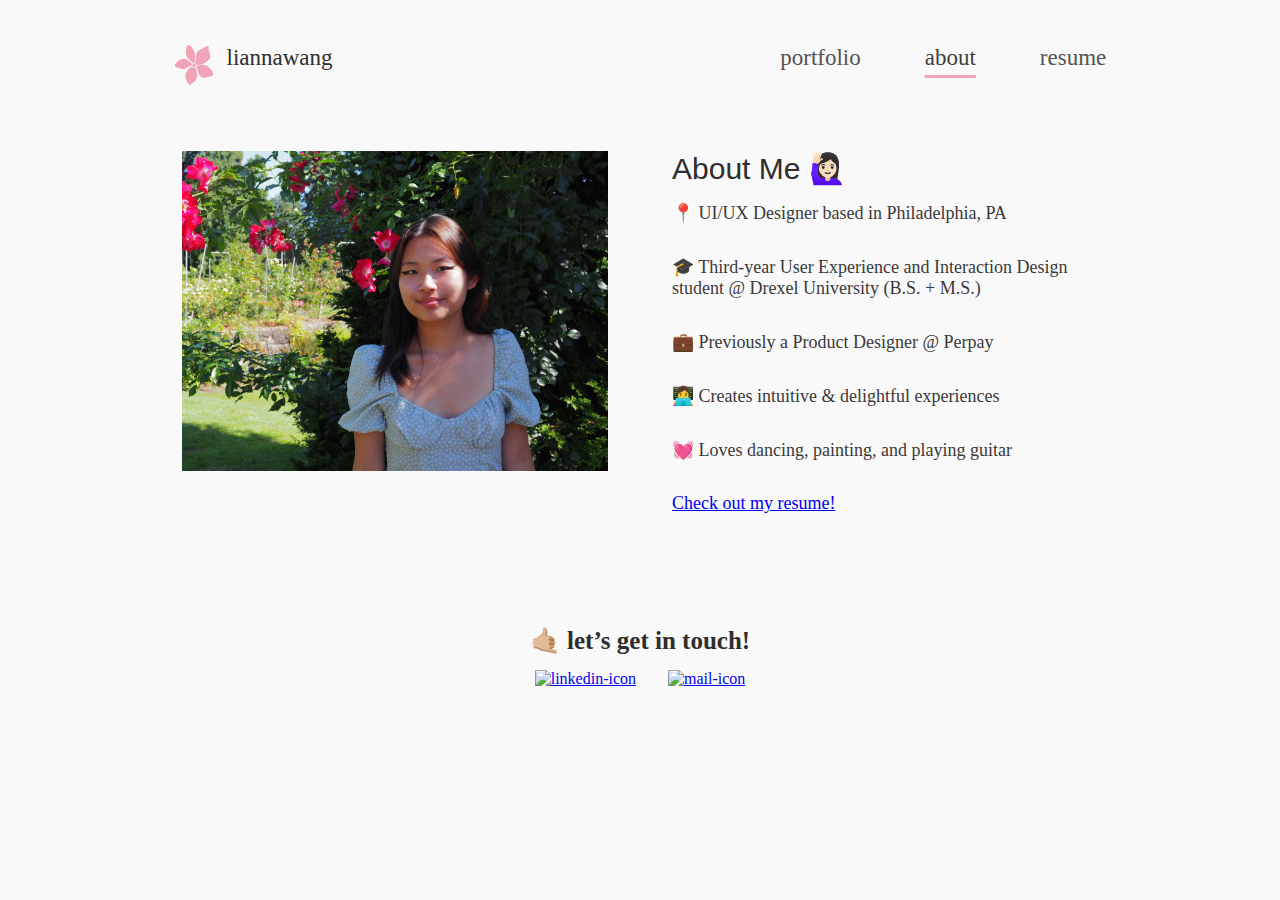
==== commit 73d38480: "finished admin rough draft" ====
--- a/about.html
+++ b/about.html
@@ -8,6 +8,7 @@
     <link rel= "stylesheet" href="style.css"/>
     <link rel= "normalize" href="normalize.css"/>
     <script src="https://ajax.googleapis.com/ajax/libs/jquery/3.5.1/jquery.min.js"></script>
+    <link rel="icon" href="pictures/purpleflower.svg">
     <link rel="stylesheet" href="https://cdnjs.cloudflare.com/ajax/libs/font-awesome/4.7.0/css/font-awesome.min.css">
   </head>
   
@@ -15,33 +16,44 @@
     <nav id="nav" class="nav">
       <img src="pictures/menu.png" class="nav__icon" onclick="menuClick()">
       <a href="index.html" class="logo">
-        <svg xmlns="http://www.w3.org/2000/svg" class="color--blue" viewBox="0 0 100.29 103.47"><defs></defs><g id="Layer_2" data-name="Layer 2"><g id="Layer_1-2" data-name="Layer 1"><path class="cls-1" d="M88,6.5c-.1,1.12-.22,2.24-.31,3.36-.25,3.48.82,6.65,2.14,9.81a50.81,50.81,0,0,1,2.77,8c.83,3.57-.44,6.71-2.87,9.41-6.59,7.33-14.55,12.2-24.39,13.79-2.22.36-4.39,1-6.58,1.54-1.57.38-2.18.08-3-1.35a5.43,5.43,0,0,0-1.36-1.64,3,3,0,0,1-1.19-3.15c.34-2.12.84-4.23,1.06-6.36.42-3.9.7-7.82,1-11.73a21.09,21.09,0,0,1,2-8A14,14,0,0,1,61.5,15,113,113,0,0,1,82.19,3.18a10.15,10.15,0,0,1,3.38-.65c1.53-.08,2.19.61,2.3,2.12,0,.61,0,1.23,0,1.84Z"/><path class="cls-1" d="M71.27,51.35c9.77-.13,17.12,4.38,22.87,11.92A38.24,38.24,0,0,1,99.6,73c1.58,4.21.49,6.08-3.84,7.1C90.61,81.27,85.52,82.69,80.4,84c-1.36.34-2.75.52-4.12.79a8.76,8.76,0,0,1-7.27-2,23.46,23.46,0,0,1-8-11.89,75.91,75.91,0,0,1-1.8-7.76c-.41-2-1-3.81-3-4.88A1.6,1.6,0,0,1,55.94,56,6.24,6.24,0,0,1,58.23,54,33.37,33.37,0,0,1,71.27,51.35Z"/><path class="cls-1" d="M58.2,77.14c0,5.71-.78,10.54-4,14.62a21.8,21.8,0,0,1-3.53,3.39c-2.23,1.8-4.58,3.46-6.83,5.23a13.78,13.78,0,0,0-2,2.06c-.85,1-1.83,1.38-3,.63a10.86,10.86,0,0,1-2.79-2.52c-3.84-5.29-7.1-10.82-7.88-17.53C27.7,78.14,28.19,73.6,31,69.4c2.54-3.8,5.19-7.47,8.82-10.31a26.82,26.82,0,0,1,3.23-1.94,1.49,1.49,0,0,1,1.71.15,19.78,19.78,0,0,0,2.56,1.51,4.58,4.58,0,0,0,3.85.09,7.71,7.71,0,0,1,2.95-.37c.37,0,.93.65,1,1.08.93,4.27,1.84,8.54,2.63,12.83A41.26,41.26,0,0,1,58.2,77.14Z"/><path class="cls-1" d="M45.2,49.65c-1.71,1.37-1.4,3.23-1.46,5.09a14,14,0,0,1-1.81.17,11.6,11.6,0,0,0-5.74,1.66c-2.63,1.38-5.29,2.7-7.88,4.14a14.74,14.74,0,0,1-11.72,1A68.45,68.45,0,0,1,9.33,59C7.1,58.06,5,56.94,2.72,56c-3-1.26-3.3-2-2-5a21.42,21.42,0,0,1,5.49-7.2c4.28-3.91,9.06-6.9,14.86-8a13.54,13.54,0,0,1,8,.74A34.44,34.44,0,0,1,44.42,48.49C44.68,48.85,44.91,49.22,45.2,49.65Z"/><path class="cls-1" d="M53.47,31a75.37,75.37,0,0,1-1.71,13.75c-.1.4-.23.79-.36,1.17-.72,2.06-1.49,2.64-3.65,2.49a2,2,0,0,1-1.38-1c-1.36-3.35-3.92-5.58-6.66-7.75A27,27,0,0,1,29.22,20.1,41.32,41.32,0,0,1,31.09,4.84C31.72,2.7,32.8.91,35.19.25a3.91,3.91,0,0,1,3.44.3,19.68,19.68,0,0,1,3,2.41C47,8.29,51,14.42,52.39,21.94,53,24.91,53.12,28,53.47,31Z"/><path class="cls-1" d="M50,49.27c.24,0,.47,0,.71.08,2.51.41,4.25,2.22,4.06,4.22a4.53,4.53,0,0,1-5,3.73,6.84,6.84,0,0,1-2.62-.73,3.56,3.56,0,0,1-.34-6.27,16.26,16.26,0,0,1,3.07-1.23Z"/></g></g></svg>
+        <svg xmlns="http://www.w3.org/2000/svg" class="color--pink" viewBox="0 0 100.29 103.47"><defs></defs><g id="Layer_2" data-name="Layer 2"><g id="Layer_1-2" data-name="Layer 1"><path class="cls-1" d="M88,6.5c-.1,1.12-.22,2.24-.31,3.36-.25,3.48.82,6.65,2.14,9.81a50.81,50.81,0,0,1,2.77,8c.83,3.57-.44,6.71-2.87,9.41-6.59,7.33-14.55,12.2-24.39,13.79-2.22.36-4.39,1-6.58,1.54-1.57.38-2.18.08-3-1.35a5.43,5.43,0,0,0-1.36-1.64,3,3,0,0,1-1.19-3.15c.34-2.12.84-4.23,1.06-6.36.42-3.9.7-7.82,1-11.73a21.09,21.09,0,0,1,2-8A14,14,0,0,1,61.5,15,113,113,0,0,1,82.19,3.18a10.15,10.15,0,0,1,3.38-.65c1.53-.08,2.19.61,2.3,2.12,0,.61,0,1.23,0,1.84Z"/><path class="cls-1" d="M71.27,51.35c9.77-.13,17.12,4.38,22.87,11.92A38.24,38.24,0,0,1,99.6,73c1.58,4.21.49,6.08-3.84,7.1C90.61,81.27,85.52,82.69,80.4,84c-1.36.34-2.75.52-4.12.79a8.76,8.76,0,0,1-7.27-2,23.46,23.46,0,0,1-8-11.89,75.91,75.91,0,0,1-1.8-7.76c-.41-2-1-3.81-3-4.88A1.6,1.6,0,0,1,55.94,56,6.24,6.24,0,0,1,58.23,54,33.37,33.37,0,0,1,71.27,51.35Z"/><path class="cls-1" d="M58.2,77.14c0,5.71-.78,10.54-4,14.62a21.8,21.8,0,0,1-3.53,3.39c-2.23,1.8-4.58,3.46-6.83,5.23a13.78,13.78,0,0,0-2,2.06c-.85,1-1.83,1.38-3,.63a10.86,10.86,0,0,1-2.79-2.52c-3.84-5.29-7.1-10.82-7.88-17.53C27.7,78.14,28.19,73.6,31,69.4c2.54-3.8,5.19-7.47,8.82-10.31a26.82,26.82,0,0,1,3.23-1.94,1.49,1.49,0,0,1,1.71.15,19.78,19.78,0,0,0,2.56,1.51,4.58,4.58,0,0,0,3.85.09,7.71,7.71,0,0,1,2.95-.37c.37,0,.93.65,1,1.08.93,4.27,1.84,8.54,2.63,12.83A41.26,41.26,0,0,1,58.2,77.14Z"/><path class="cls-1" d="M45.2,49.65c-1.71,1.37-1.4,3.23-1.46,5.09a14,14,0,0,1-1.81.17,11.6,11.6,0,0,0-5.74,1.66c-2.63,1.38-5.29,2.7-7.88,4.14a14.74,14.74,0,0,1-11.72,1A68.45,68.45,0,0,1,9.33,59C7.1,58.06,5,56.94,2.72,56c-3-1.26-3.3-2-2-5a21.42,21.42,0,0,1,5.49-7.2c4.28-3.91,9.06-6.9,14.86-8a13.54,13.54,0,0,1,8,.74A34.44,34.44,0,0,1,44.42,48.49C44.68,48.85,44.91,49.22,45.2,49.65Z"/><path class="cls-1" d="M53.47,31a75.37,75.37,0,0,1-1.71,13.75c-.1.4-.23.79-.36,1.17-.72,2.06-1.49,2.64-3.65,2.49a2,2,0,0,1-1.38-1c-1.36-3.35-3.92-5.58-6.66-7.75A27,27,0,0,1,29.22,20.1,41.32,41.32,0,0,1,31.09,4.84C31.72,2.7,32.8.91,35.19.25a3.91,3.91,0,0,1,3.44.3,19.68,19.68,0,0,1,3,2.41C47,8.29,51,14.42,52.39,21.94,53,24.91,53.12,28,53.47,31Z"/><path class="cls-1" d="M50,49.27c.24,0,.47,0,.71.08,2.51.41,4.25,2.22,4.06,4.22a4.53,4.53,0,0,1-5,3.73,6.84,6.84,0,0,1-2.62-.73,3.56,3.56,0,0,1-.34-6.27,16.26,16.26,0,0,1,3.07-1.23Z"/></g></g></svg>
         liannawang
       </a>
       <div class="nav-right">
           <a href="index.html" >portfolio</a>
-          <a href="about.html"class="color--blue active" >about</a>
+          <a href="about.html"class="color--pink active" >about</a>
           <a href="resume.html">resume</a>
       </div>
     </nav>
+
+    
     <div class="text__wrapper">
-      <main class="innerpage">
-        <h1 class="innerpage__heading">About Me 🙋🏻‍♀️</h1>
-        <p class="innerpage__text">Hi, I'm Lianna, an UI/UX Designer from Newtown, Pennsylvania! I'm currently a sophomore studying User Experience and Interaction Design at Drexel University. I'm passionate about designing human-centered solutions that put the user first.</p>
+      <div class="picturerow">
+          <div class="picturecolumn">
+            <main class="innerpage">
+              <img src="pictures/about/image 4.jpg" class="aboutpicture">
+            </main>
+            
+        </div>
         
-        <h2 class="innerpage__subheading">Work Experience</h2>
-        <p class="innerpage__text">Over the summer of my freshman year, I took an UI Quality Control internship for a health information company called IQVIA. Throughout the duration of the internship, I applied my learned knowledge of user interface design to test the interface from both backend and front end to make sure the user experience was as smooth as possible.</p>
-        
-        <h2 class="innerpage__subheading">Involvement At School</h2>
-        <p class="innerpage__text"> At Drexel, I'm a member of the Art and CHI UX club. In addition to creative interests such as art and design, I'm also passionate about diversity and inclusion. As a result, I've also joined Drexel's Asian Student Association and Queer Student Union.</p>
-        
-        <h2 class="innerpage__subheading">Extracurriculars</h2>
-        <p class="innerpage__text">When I'm not working on school work, I enjoy working in other creative fields such as art, dance, and music. I have danced a variety of styles for many years and play guitar, ukulele, piano, and saxophone in my spare time. </p>
-      </main>
+        <div class="picturecolumn">
+          <main class="innerpage">
+            <h1 class="innerpage__heading">About Me 🙋🏻‍♀️</h1>
+            <p class="innerpage__text">📍 UI/UX Designer based in Philadelphia, PA</p>
+            <p class="innerpage__text">🎓 Third-year User Experience and Interaction Design student @ Drexel University (B.S. + M.S.)</p>
+            <p class="innerpage__text">💼 Previously a Product Designer @ Perpay </p>
+            <p class="innerpage__text">👩‍💻 Creates intuitive & delightful experiences </p>
+            <p class="innerpage__text">💓 Loves dancing, painting, and playing guitar </p>
+            <p class="innerpage__text"><a href="resume.pdf" target="_blank" class="about">Check out my resume!</a>  </p> 
+          
+          </main>
+        </div>
+      </div>
+      
     </div>
     <footer class="footer">
       <h2 class="footer_header">🤙🏼  let’s get in touch!</h2>
-      <a href="https://www.linkedin.com/in/lianna-wang-20b5b3206"><img src="pictures/linkedin.png" class= "footer__icon" alt="linkedin-icon"></a>
+      <a href="https://www.linkedin.com/in/lianna-wang" target="_blank"><img src="pictures/linkedin.png" class= "footer__icon" alt="linkedin-icon"></a>
       <a href = "mailto: lmw364@drexel.edu"><img src="pictures/mail icon purp.png" class= "footer__icon" alt="mail-icon"></a>
     </footer>
     <script src="script.js"></script>
--- a/style.css
+++ b/style.css
@@ -1,342 +1,482 @@
 * {
-    box-sizing: border-box;
-    margin: 0;
-    padding: 0;
+  box-sizing: border-box;
+  margin: 0;
+  padding: 0;
 }
 
 html{
-  scroll-behavior: smooth;
+scroll-behavior: smooth;
 }
 
 /* FONT SOURCES */
 @font-face {
-  font-family: 'PoppinsBold';
-  src: url('fonts/Poppins-Bold.ttf');}
+font-family: 'PoppinsBold';
+src: url('fonts/Poppins-Bold.ttf');}
 
 @font-face {
-  font-family: 'PoppinsMedium';
-  src: url('fonts/Poppins-Medium.ttf');}
+font-family: 'PoppinsMedium';
+src: url('fonts/Poppins-Medium.ttf');}
 
 @font-face {
-  font-family: 'Poppins';
-  src: url('fonts/Poppins-Regular.ttf');}
+font-family: 'Poppins';
+src: url('fonts/Poppins-Regular.ttf');}
 @font-face {
-  font-family: 'PoppinsSemiBold';
-  src: url('fonts/Poppins-SemiBold.ttf');}
+font-family: 'PoppinsSemiBold';
+src: url('fonts/Poppins-SemiBold.ttf');}
 
 /* COLORS-- soon implement dark and light mode */
 :root{
-  --background-color: #f9f9f9;
-  --text-color-black: #3B3A3A;
-  --text-color-gray: #9A9A99;
-  --accent-color-purple: #B0B0E7;
-  --accent-color-blue: #A1CEEC;
-  --accent-color-pink: #F2A4B7;
-  --accent-color-green: #CFD248;
-  --hover-color:#7B61FF;
-}
+--background-color: #f9f9f9;
+--text-color-black: #2F2E2E;
+--text-color-gray: #535353;
+--accent-color-purple: #B0B0E7;
+--accent-color-blue: #A1CEEC;
+--accent-color-pink: #F2A4B7;
+--accent-color-green: #B5DE8A;
+--hover-color:#7B61FF;
+}
+
+/* ANIMATION */
+@keyframes fadeIn {
+from {
+    opacity: 0;
+} to {
+    opacity: 1;
+}
+}
+
+/* .fadeIn {
+animation: fadeIn 1s ease-in forwards;
+} */
+
 
 body{
-  background-color: var(--background-color);
-  margin:0px;
-  padding: 45px 11.7vw;
-  letter-spacing: normal;
+background-color: var(--background-color);
+margin:0px;
+padding: 45px 11.7vw;
+letter-spacing: normal;
 }
 
 /* STANDARD FONTS */
 h1 {
-  font-family: PoppinsBold, Arial, Helvetica, sans-serif;
-  font-size: 30px;
-  color: var(--text-color-black);
-  font-weight: 100;
-  margin: 0px;
+font-family: PoppinsBold, Arial, Helvetica, sans-serif;
+font-size: 30px;
+color: var(--text-color-black);
+font-weight: 100;
+margin: 0px;
 }
 
 h2{
-  font-family: PoppinsSemiBold;
-  font-size: 25px;
-  color: var(--text-color-black);
+font-family: PoppinsSemiBold;
+font-size: 25px;
+color: var(--text-color-black);
 }
 
 h3{
-  font-family: 'PoppinsSemiBold';
-  color: var(--text-color-black);
-  font-size: 25px;
+font-family: 'PoppinsSemiBold';
+color: var(--text-color-black);
+font-size: 25px;
 }
 
 p{
-  font-family: 'Poppins';
-  color: var(--text-color-gray);
-  font-size: 18px;
+font-family: 'Poppins';
+color: var(--text-color-gray);
+font-size: 18px;
 }
 
 /* NAVIGATION */
 a.logo{
-  font-family: PoppinsBold;
-  color: var(--text-color-black);
-}
-
-nav a.active {font-family: PoppinsBold;}
+font-family: PoppinsBold;
+color: var(--text-color-black);
+}
+
+nav a.active {
+  color: #403F3F;
+  font-family: PoppinsSemiBold;
+  text-underline-offset: 10px;
+}
+
+
 nav .nav__icon {display: none;}
 
-nav a.color--blue{color: var(--accent-color-blue);}
-nav a.color--purple{color: var(--accent-color-purple);}
-nav a.color--green{color: var(--accent-color-green);}
-nav a.color--pink{color: var(--accent-color-pink);}
+nav a.color--blue{text-decoration: var(--accent-color-blue) underline 2.5px;}
+nav a.color--purple{text-decoration: var(--accent-color-purple) underline 2.5px;}
+nav a.color--green{text-decoration: var(--accent-color-green) underline 2.5px;}
+nav a.color--pink{text-decoration: var(--accent-color-pink) underline 2.5px;}
+nav a.color--black{text-decoration: var(--text-color-black) underline 2.5px;}
 nav a:hover {color: var(--hover-color);}
 
 svg{
-  width: 40px;
-  height: 40px;
-  float: left;
-  margin-right:.8rem;
+width: 40px;
+height: 40px;
+float: left;
+margin-right:.8rem;
 }
 
 svg.color--blue{fill: var(--accent-color-blue);}
+svg.color--lightpurple{fill: var(--accent-color-lightpurple);}
 svg.color--purple{fill: var(--accent-color-purple);}
 svg.color--green{fill: var(--accent-color-green);}
 svg.color--pink{fill: var(--accent-color-pink);}
 
 nav {
-  overflow: hidden;
-  padding: 0px 24px;
+overflow: hidden;
+padding: 0px 24px;
 }
 
 nav a {
-  float: left;
-  display: block;
-  color: var(--text-color-gray);
-  text-align: center;
-  text-decoration: none;
-  font-size: 23px;
-  align-items: center;
+float: left;
+display: block;
+color: var(--text-color-gray);
+text-align: center;
+text-decoration: none;
+font-size: 23px;
+align-items: center;
 }
 
 .nav-right {float: right;}
 
 .nav-right a {
-  font-family: PoppinsMedium;
-  padding-left: 32px;
+font-family: PoppinsMedium;
+padding-left: 32px;
 }
 
 .nav-right a:not(:last-child) {padding: 0px 32px;}
 
 /* INTRO */
 .intro {
-  display: flex;
-  flex-direction: row;
-  justify-content: center;
-  align-content: center;
-  margin:100px auto;
+display: flex;
+flex-direction: row;
+justify-content: center;
+align-content: center;
+margin:100px auto;
 }
 
 .mobile-break{
-  display: none;
+display: none;
 }
 
 .intro__textwrapper {
-  margin: auto 2rem;
-  max-width: 506px;
+margin: auto 2rem;
+max-width: 506px;
 }
 
 .intro__header{
-  white-space: nowrap;
+white-space: nowrap;
+animation: fadeIn .5s ease-in .18s forwards;
+opacity: 0;
 }
 
 .intro__text{
-  line-height: 32px;
-  margin-top:5px;
-  font-size: 20px;
+line-height: 32px;
+margin-top:5px;
+font-size: 20px;
+animation: fadeIn .5s ease-in .28s forwards;
+opacity: 0;
 }
 
 .intro__picture {
-  display: flex;
-  width: 200px;
-  align-items: center;
-  margin: auto 6.5vw;
-}
+display: flex;
+width: 200px;
+align-items: center;
+margin: auto 2.5vw;
+animation: fadeIn .5s ease-in .18s forwards;
+opacity: 0;
+}
+
+/* .work__header {
+animation: fadeIn .5s ease-in .22s forwards;
+opacity: 0;
+} */
 
 /* CARDS */
+.card {
+  text-align:center;
+  }
 
 .card__image{
-  max-width: 500px;
- display: block;
- margin: 0rem auto;
- padding: 1rem 0rem;
- width:100%;
- -webkit-filter: drop-shadow( 0px 5px 5px rgba(0, 0, 0, 0.05));
- filter: drop-shadow( 0px 5px 5px  rgba(0, 0, 0, 0.05)) 
+max-width: 500px;
+display: block;
+margin: 0rem auto;
+padding: 1rem 0rem;
+width:100%;
+-webkit-filter: drop-shadow( 0px 5px 5px rgba(0, 0, 0, 0.05));
+filter: drop-shadow( 0px 5px 5px  rgba(0, 0, 0, 0.05)) 
 }
 
 .card__header{
+width: 100%;
+margin-bottom: 0rem;
+}
+
+.card__text{
+padding-bottom: 2.5rem;
+width:100%;
+margin:0rem auto;
+}
+
+.work{
+text-align: center;
+width:100%;
+animation: fadeIn .5s ease-in .5s forwards;
+opacity: 0;
+}
+.work a {
+color:var(--text-color-black);
+text-decoration: none;
+}
+
+.work a:visited { 
+text-decoration: none; 
+color: var(--text-color-black); 
+}
+.work h2{
+  padding-bottom: 2rem;
+}
+
+.work__container{
+  max-width: fit-content;
+  margin: auto;
+}
+/* 
+img{
+width: 30vw;
+} */
+
+/* .images {
+display: flex;
+justify-content: space-evenly;
+margin: 2rem;
+} */
+
+
+.column{
+justify-content: space-evenly;
+text-align: left;
+float: left;
+width: 50%;
+padding: 0rem 1.3rem;
+height: auto;
+}
+
+.row {
+max-width: 100%;
+display:flex;
+flex-direction: row;
+flex-wrap: wrap;
+justify-content: center;
+
+
+}
+
+
+.row:after {
+content: "";
+display: table;
+clear: both;
+}
+
+/* @media (max-width: 700px) {
+.column {
   width: 100%;
-  margin-bottom: 0rem;
-}
-
-.card__text{
-  padding-bottom: 2.5rem;
-  width:100%;
-  margin:0rem auto;
-}
-
-.work{
+}
+body{
+  margin: 2rem;
+  text-align:center;
+}
+
+
+}
+.card {
+text-align:center;
+} */
+
+
+
+
+/* INNER PAGES */
+
+.innerpage__heroimage{
+  
+display: block;
+margin: 0rem auto;
+padding: 0rem auto;
+padding-bottom: 2rem;
+width:100%;
+-webkit-filter: drop-shadow( 0px 5px 5px rgba(0, 0, 0, 0.05));
+filter: drop-shadow( 0px 5px 5px  rgba(0, 0, 0, 0.05)) 
+
+}
+
+.innerpage__image{
+display: block;
+margin: 0rem auto;
+padding: 1rem 0rem;
+width:100%;
+
+}
+
+.innerpage{
+/* padding:100px 240px 0rem 0rem;  */
+margin: auto 2rem;
+margin: 0 auto;
+margin-top:50px;
+max-width: 850px;
+animation: fadeIn .5s ease-in 0s forwards;
+/* margin-left:200px; */
+}
+
+/* .innerpage img {
+  animation: fadeIn .5s ease-in 0s forwards;
+}
+
+.innerpage h3 {
+  animation: fadeIn .5s ease-in .1s forwards;
+} */
+
+.innerpage__subheading{
+padding-top: 1rem;
+margin-bottom:1rem;
+
+}
+.innerpage__text{
+margin: 1rem 0rem;
+margin-bottom: 2rem;
+color: #3B3A3A;
+/* animation: fadeIn .5s ease-in .05s forwards; */
+}
+.innerpage__text--listitem{
+font-family: Poppins, Georgia, serif;
+font-size: 1.125rem;
+line-height: 2rem;
+width:100%;
+color: var(--text-color-gray);
+margin-bottom: 1rem;
+margin-left: 1rem;
+}
+
+.innerpage__challenge{
+  color: #2F2E2E;
+  margin: 1.5rem 0rem;
+  font-size: 1.5rem;
+  border: #F2A4B7 2px;
+  border-radius: 25px;
+  filter: drop-shadow(0px 0px 20px #E9E9E9);
+  background-color: white;
+  padding:1.5rem;
+}
+
+.pinkunderline{
+  text-decoration: #F7BDCB underline 2px;
+  text-underline-offset: 2px;
+  /* background-color: #F3D2DA; */
+}
+
+.pinkhighlight{
+  text-decoration: #F7BDCB underline 3px;
+  text-underline-offset: 4px;
+  /* background-color: #F9E3E8; */
+}
+
+.bold{
+  font-family: 'PoppinsMedium';
+  color: var(--text-color-black);
+}
+
+
+/* Create two equal columns that floats next to each other */
+.picturecolumn {
+  float: left;
+  width: 50%;
+  padding: 1rem 2rem;
+}
+
+/* Clear floats after the columns */
+.picturerow:after {
+  content: "";
+  display: table;
+  clear: both;
+}
+
+
+.aboutpicture{
+  width: 100%;
   text-align: center;
-  width:100%;
-}
-.work a {
-  color:var(--text-color-black);
-  text-decoration: none;
-}
-
-.work a:visited { 
-  text-decoration: none; 
-  color: var(--text-color-black); 
-}
-
-/* INNER PAGES */
-.innerpage__heroimage{
-  display: block;
-  margin: 0rem auto;
-  padding: 0rem auto;
-  padding-bottom: 2rem;
-  width:100%;
-  -webkit-filter: drop-shadow( 0px 5px 5px rgba(0, 0, 0, 0.05));
-  filter: drop-shadow( 0px 5px 5px  rgba(0, 0, 0, 0.05)) 
-}
-
-.innerpage__image{
-  display: block;
-  margin: 0rem auto;
-  padding: 1rem 0rem;
-  width:100%;
-}
-
-.innerpage{
-  /* padding:100px 240px 0rem 0rem;  */
-  margin: auto 2rem;
-  margin: 0 auto;
-  margin-top:50px;
-  max-width: 850px;
-  /* margin-left:200px; */
-}
-
-.innerpage__heading{
-  margin-bottom:1rem;
-}
-.innerpage__text{
-  margin: 1rem 0rem;
-}
-.innerpage__text--listitem{
-  font-family: Poppins, Georgia, serif;
-  font-size: 1.125rem;
-  line-height: 2rem;
-  width:100%;
-  color: var(--text-color-gray);
-  margin-bottom: 1rem;
-  margin-left: 1rem;
 }
 
 /* FOOTER */
 footer{
-  text-align: center;
-  width:100%;
-  padding-top: 48px;
-  padding-bottom: 48px;
+text-align: center;
+width:100%;
+padding-top: 64px;
+padding-bottom: 48px;
 }
 
 .footer__icon {
-  height: 4.06rem;
-  padding: .875rem;
-  padding-top: .93rem;
+height: 4.06rem;
+padding: .875rem;
+padding-top: .93rem;
 }
 
 /* media queries */
 /* TABLET */
 @media screen and (max-width: 863px) {
-  body{
-    padding: 45px 3.8vw;  
-  }
-  .text__wrapper{
-    padding: 0rem 5vw;
-  }
-  /* NAV */
-  nav {
-    overflow: hidden;
-    padding: 0px 15px;
-  } 
-  .nav-right a {padding-left:16px;}
-  .nav-right a:not(:last-child) {padding: 0px 16px;}
-
-  /* INTRO */
-  .intro {
-    display: block;
-    margin:80px auto;
-    max-width: 625px;
-    text-align: center;
-  }
-  .intro__picture {
-    text-align: center;
-    width:180px;
-    margin: 0rem auto;
-    margin-bottom: 45px;
-  }
-  .intro__text{
-    font-size: 18px;
-    margin-top: 10px;
-    margin-left: auto;
-    margin-right: auto;
-  }
-  .intro__textwrapper {
-    margin: auto;
-    max-width: 506px;
-  }
+body{
+  padding: 45px 3.8vw;  
+}
+.text__wrapper{
+  padding: 0rem 5vw;
+}
+
+.picturecolumn {
+  width: 100%;
+  padding:0rem;
+}
+
+.innerpage{
+  margin-top:2rem;
+}
+
+
+/* NAV */
+nav {
+  overflow: hidden;
+  padding: 0px 15px;
+} 
+.nav-right a {padding-left:16px;}
+.nav-right a:not(:last-child) {padding: 0px 16px;}
+
+/* INTRO */
+.intro {
+  display: block;
+  margin:80px auto;
+  max-width: 625px;
+  text-align: center;
+}
+.intro__picture {
+  text-align: center;
+  width:180px;
+  margin: 0rem auto;
+  margin-bottom: 45px;
+}
+.intro__text{
+  font-size: 18px;
+  margin-top: 10px;
+  margin-left: auto;
+  margin-right: auto;
+}
+.intro__textwrapper {
+  margin: auto;
+  max-width: 506px;
+}
+.column {
+  width: 100%;
+}
+
 }
 
 /* SMALL TABLET */
 @media screen and (max-width: 645px) {
-  .nav-right a {
-    display: none;
-  }
-  nav .nav__icon {
-    height:20px;
-    float: right;
-    display: block;
-    margin: 5px 0px;
-  }
-  nav.responsive {position: relative;}
-  nav.responsive .nav__icon {
-    position: absolute;
-    right: 0;
-    top: 0;
-    padding: 0px 15px;
-  }
-  nav.responsive a {
-    float: none;
-    display: block;
-    text-align: right;
-  }
-  nav.responsive a.logo{
-    text-align: left;
-  }
-  h1{
-    font-size: 28px;
-    /* font-size: 4.3vw; */
-  }
-
-  .intro__textwrapper{
-    max-width: 444px;
-  }
-
-.nav-right a {padding: 20px 0px 0px 0px;}
-.nav-right a:not(:last-child) {padding: 20px 0px 0px 0px;}
-}
-
-/* PHONE */
-@media screen and (max-width: 480px) {
-.intro{
-  margin:50px auto;
-}
-
 .nav-right a {
   display: none;
 }
@@ -362,24 +502,74 @@
   text-align: left;
 }
 h1{
-  font-size: 26px;
-}
-h2{
-  font-size: 22px;
-}
-.intro p{
-  font-size: 16px;
-} 
-
-.mobile-break{
-  display: block;
-}
+  font-size: 28px;
+  /* font-size: 4.3vw; */
+}
+
 .intro__textwrapper{
-  max-width: 295px;
+  max-width: 444px;
 }
 
 .nav-right a {padding: 20px 0px 0px 0px;}
 .nav-right a:not(:last-child) {padding: 20px 0px 0px 0px;}
-
-}
-
+}
+
+/* PHONE */
+@media screen and (max-width: 480px) {
+.intro{
+margin:50px auto;
+}
+
+.nav-right a {
+display: none;
+}
+nav .nav__icon {
+height:20px;
+float: right;
+display: block;
+margin: 5px 0px;
+}
+nav.responsive {position: relative;}
+nav.responsive .nav__icon {
+position: absolute;
+right: 0;
+top: 0;
+padding: 0px 15px;
+}
+nav.responsive a {
+float: none;
+display: block;
+text-align: right;
+}
+nav.responsive a.logo{
+text-align: left;
+}
+h1{
+font-size: 26px;
+}
+h2{
+font-size: 22px;
+}
+.intro p{
+font-size: 16px;
+} 
+
+.mobile-break{
+display: block;
+}
+.intro__textwrapper{
+max-width: 295px;
+}
+
+.nav-right a {padding: 20px 0px 0px 0px;}
+.nav-right a:not(:last-child) {padding: 20px 0px 0px 0px;}
+
+}
+
+
+.innerpage ul li {
+  font-family: 'Poppins';
+color: var(--text-color-gray);
+font-size: 18px;
+padding: .5rem 0rem;
+}